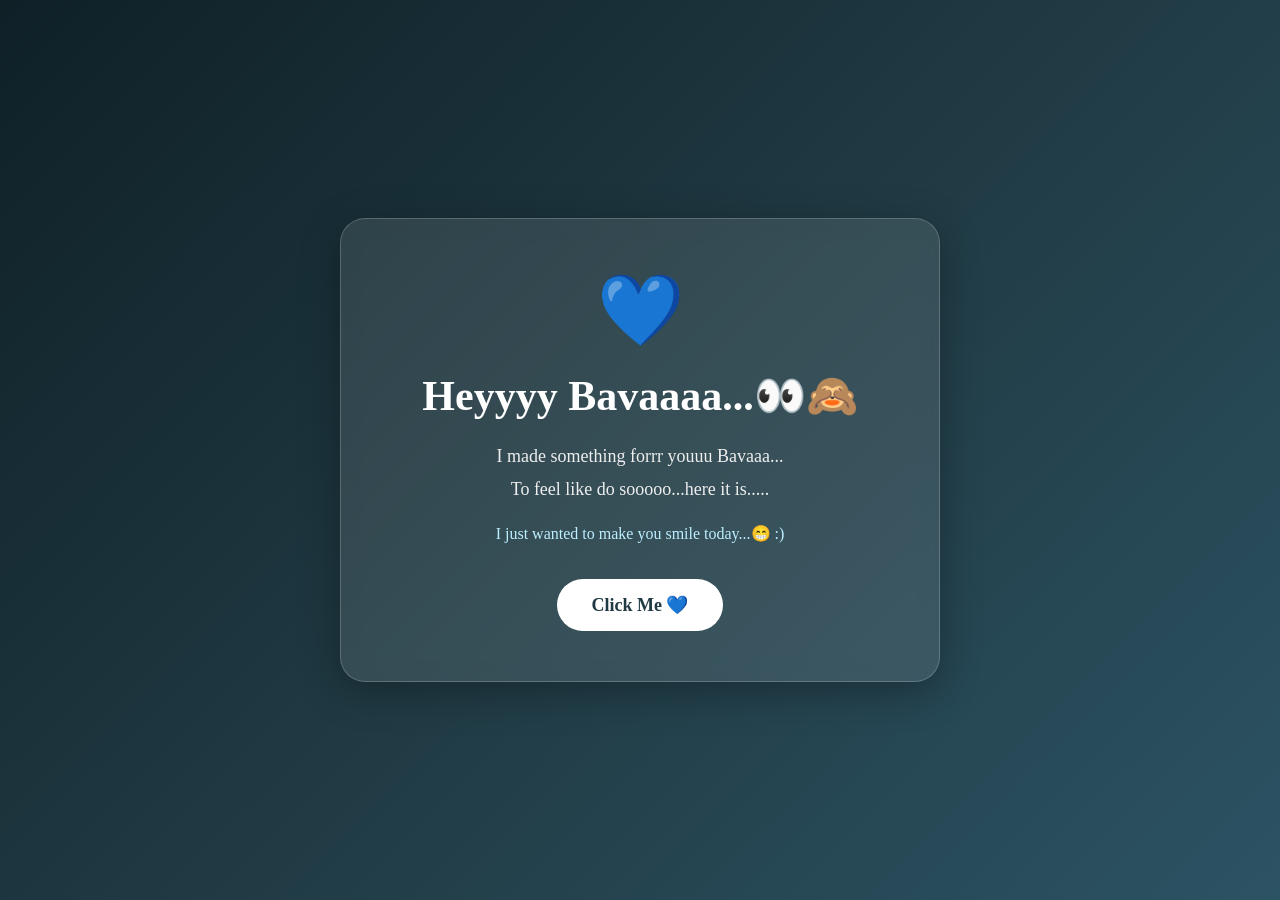
==== index.html @ 578355af "Add files via upload" ====
<!DOCTYPE html>
<html lang="en">
<head>
    <meta charset="UTF-8">
    <meta name="viewport" content="width=device-width, initial-scale=1.0">
    <title>For My Bestie 💙</title>

    <link rel="stylesheet" href="style.css">
</head>

<body>

    <div class="container">

        <div class="heart">💙</div>

        <h1>Heyyyy Bavaaaa...👀🙈</h1>

        <p>
            I made something forrr youuu Bavaaa...<br>
            To feel like do sooooo...here it is.....
        </p>

        <p class="small-text">
            I just wanted to make you smile today...😁 :)
        </p>

       <a href="expression.html" class="button">
    Click Me 💙
</a>

    </div>

</body>
</html>
---- style.css ----
* {
    margin: 0;
    padding: 0;
    box-sizing: border-box;
}

body {
    min-height: 100vh;
    display: flex;
    justify-content: center;
    align-items: center;

    font-family: Cambria, Cochin, Georgia, Times, 'Times New Roman', serif;

    background: linear-gradient(135deg, #0f2027, #203a43, #2c5364);

    color: white;
}

.container {
    width: 90%;
    max-width: 600px;

    text-align: center;

    padding: 50px 30px;

    background: rgba(255, 255, 255, 0.1);

    border: 1px solid rgba(255, 255, 255, 0.2);

    border-radius: 25px;

    backdrop-filter: blur(10px);

    box-shadow: 0 10px 40px rgba(0, 0, 0, 0.3);

    animation: appear 1.5s ease;
}

.heart {
    font-size: 70px;

    animation: heartbeat 1.5s infinite;
}

h1 {
    margin: 20px 0;

    font-size: 42px;
}

p {
    font-size: 18px;
    line-height: 1.8;

    color: #eeeeee;
}

.small-text {
    margin-top: 15px;

    font-size: 16px;

    color: #bdefff;
}

.button {
    display: inline-block;

    margin-top: 30px;

    padding: 15px 35px;

    background: white;

    color: #203a43;

    text-decoration: none;

    border-radius: 30px;

    font-size: 18px;

    font-weight: bold;

    transition: 0.3s;
}

.button:hover {
    transform: scale(1.1);

    background: #bdefff;

    box-shadow: 0 0 25px #bdefff;
}

@keyframes heartbeat {

    0% {
        transform: scale(1);
    }

    50% {
        transform: scale(1.15);
    }

    100% {
        transform: scale(1);
    }

}

@keyframes appear {

    from {
        opacity: 0;
        transform: translateY(30px);
    }

    to {
        opacity: 1;
        transform: translateY(0);
    }

}
.gallery-page {
    width: 90%;
    max-width: 1000px;
    text-align: center;
    padding: 40px 20px;
}

.gallery-page h1 {
    font-size: 40px;
}

.subtitle {
    margin-bottom: 35px;
    color: #ccefff;
}

.gallery {
    display: flex;
    justify-content: center;
    gap: 25px;
    flex-wrap: wrap;
}

.photo-card {
    width: 280px;
    padding: 12px;

    background: rgba(255, 255, 255, 0.12);

    border-radius: 20px;

    backdrop-filter: blur(10px);

    transition: 0.4s;

    animation: appear 1s ease;
}

.photo-card:hover {
    transform: translateY(-10px) rotate(1deg);

    box-shadow: 0 15px 30px rgba(0, 0, 0, 0.4);
}

.photo-card img {
    width: 100%;
    height: 300px;

    object-fit: cover;

    border-radius: 15px;
}

.photo-card p {
    padding: 15px 5px 8px;

    font-size: 15px;
}
.message-page {
    width: 90%;
    max-width: 800px;

    text-align: center;

    padding: 40px 20px;
}

.message-card {
    margin: 25px 0;

    padding: 30px;

    background: rgba(255, 255, 255, 0.1);

    border: 1px solid rgba(255, 255, 255, 0.15);

    border-radius: 20px;

    backdrop-filter: blur(10px);

    text-align: left;

    transition: 0.4s;

    animation: appear 1s ease;
}

.message-card:hover {
    transform: translateX(8px);

    background: rgba(255, 255, 255, 0.15);

    box-shadow: 0 10px 30px rgba(0, 0, 0, 0.25);
}

.message-card h2 {
    margin-bottom: 15px;

    color: #bdefff;
}

.message-card p {
    font-size: 17px;

    line-height: 1.8;

    color: #eeeeee;
}
.final-page {
    min-height: 100vh;

    display: flex;

    justify-content: center;

    align-items: center;

    text-align: center;

    padding: 30px;
}

.final-content {
    max-width: 650px;

    padding: 45px 30px;

    background: rgba(255, 255, 255, 0.1);

    border-radius: 25px;

    backdrop-filter: blur(10px);

    box-shadow: 0 15px 40px rgba(0, 0, 0, 0.3);

    animation: appear 1.5s ease;
}

.final-heart {
    font-size: 70px;

    animation: heartbeat 1.5s infinite;
}

.final-content h1 {
    margin: 20px 0;

    font-size: 38px;
}

.final-content button {
    margin-top: 25px;

    padding: 15px 30px;

    border: none;

    border-radius: 30px;

    font-size: 17px;

    font-weight: bold;

    cursor: pointer;

    transition: 0.3s;
}

.final-content button:hover {
    transform: scale(1.1);

    box-shadow: 0 0 25px white;
}

#surprise {
    display: none;

    margin-top: 30px;

    animation: appear 1s ease;
}

#surprise img {
    width: 250px;

    height: 300px;

    object-fit: cover;

    border-radius: 20px;

    box-shadow: 0 10px 30px rgba(0, 0, 0, 0.4);

    margin-bottom: 20px;
}

#surprise h2 {
    color: #bdefff;

    margin-bottom: 15px;
}

.final-message {
    margin-top: 20px;

    font-size: 20px !important;

    font-weight: bold;

    color: white !important;
}

.hearts {
    margin-top: 20px;

    font-size: 25px;
}

.floating-heart {
    position: fixed;

    bottom: -50px;

    font-size: 25px;

    animation: floatUp 4s linear;

    pointer-events: none;
}

@keyframes floatUp {

    from {
        transform: translateY(0) rotate(0deg);

        opacity: 1;
    }

    to {
        transform: translateY(-100vh) rotate(360deg);

        opacity: 0;
    }

}
/* =========================================
   EXPRESSION CHALLENGE PAGE
   ========================================= */

.expression-page {

    min-height: 100vh;

    display: flex;

    justify-content: center;

    align-items: center;

    padding: 20px;

}


.expression-card {

    width: 90%;

    max-width: 650px;

    text-align: center;

    padding: 40px 25px;

    background: rgba(255, 255, 255, 0.1);

    border: 1px solid rgba(255, 255, 255, 0.2);

    border-radius: 25px;

    backdrop-filter: blur(10px);

    box-shadow:
        0 10px 40px rgba(0, 0, 0, 0.3);

}


/* Camera preview */

#camera {

    width: 100%;

    max-width: 450px;

    height: 350px;

    object-fit: cover;

    border-radius: 20px;

    margin-top: 20px;

    /*
        Mirror the camera like a normal
        selfie camera.
    */

    transform: scaleX(-1);

}


/* Selfie preview */

#selfiePreview {

    width: 250px;

    height: 300px;

    object-fit: cover;

    border-radius: 20px;

    margin: 20px auto;

    display: block;

}


/* Camera button */

.camera-button {

    margin-top: 20px;

    padding: 15px 30px;

    border: none;

    border-radius: 30px;

    background: white;

    color: #203a43;

    font-size: 17px;

    font-weight: bold;

    cursor: pointer;

    transition: 0.3s;

}


.camera-button:hover {

    transform: scale(1.08);

    box-shadow:
        0 0 25px #bdefff;

}


/* Mobile adjustment */

@media (max-width: 600px) {

    #camera {

        height: 300px;

    }

    .expression-card {

        padding: 30px 15px;

    }

}
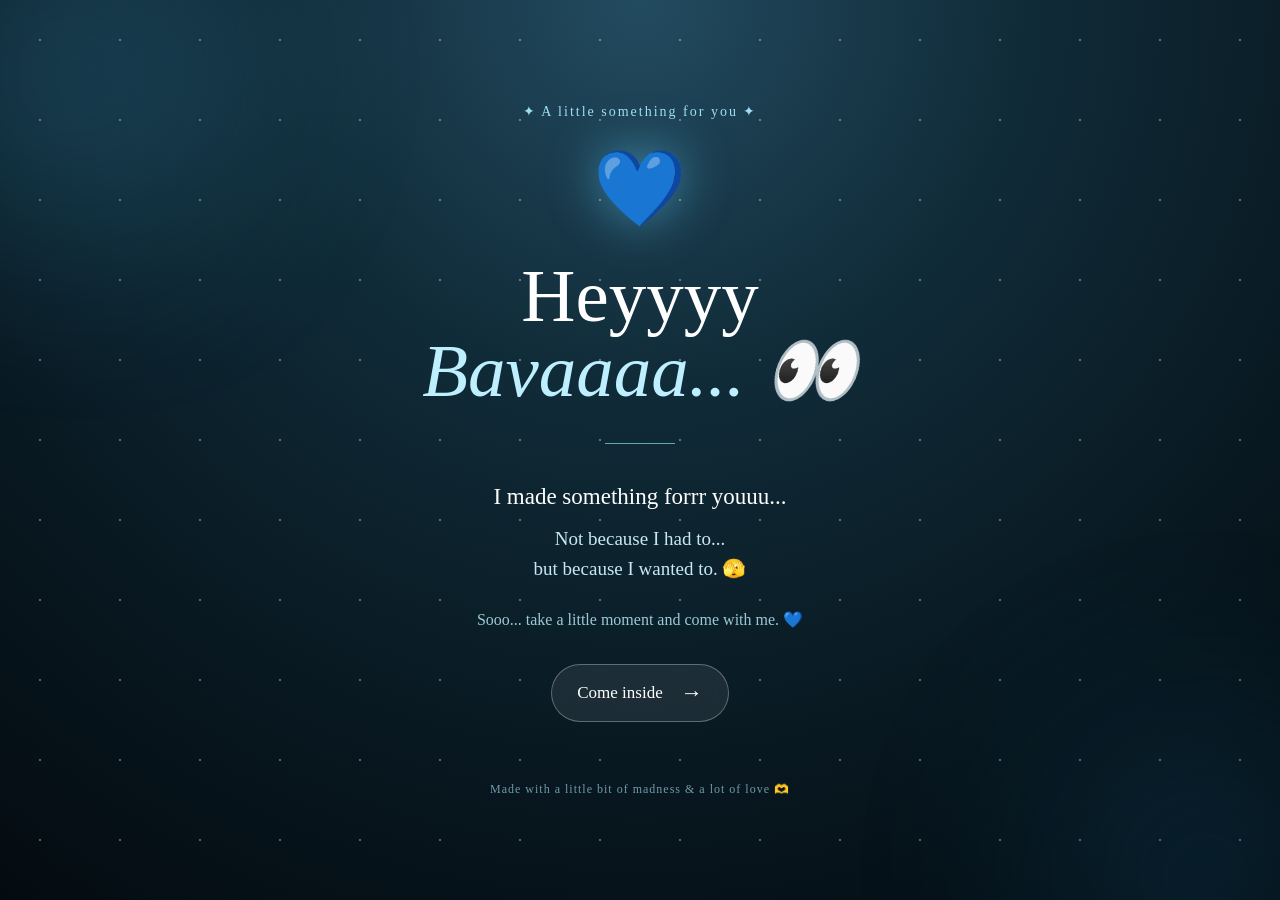
==== commit d8b3cef3: "Add files via upload" ====
--- a/index.html
+++ b/index.html
@@ -1,8 +1,10 @@
 <!DOCTYPE html>
 <html lang="en">
+
 <head>
     <meta charset="UTF-8">
     <meta name="viewport" content="width=device-width, initial-scale=1.0">
+
     <title>For My Bestie 💙</title>
 
     <link rel="stylesheet" href="style.css">
@@ -10,26 +12,57 @@
 
 <body>
 
-    <div class="container">
+    <!-- Background decorations -->
+    <div class="stars"></div>
+    <div class="glow glow-one"></div>
+    <div class="glow glow-two"></div>
 
-        <div class="heart">💙</div>
+    <main class="home-page">
 
-        <h1>Heyyyy Bavaaaa...👀🙈</h1>
+        <div class="home-content">
 
-        <p>
-            I made something forrr youuu Bavaaa...<br>
-            To feel like do sooooo...here it is.....
-        </p>
+            <div class="tiny-label">
+                ✦ A little something for you ✦
+            </div>
 
-        <p class="small-text">
-            I just wanted to make you smile today...😁 :)
-        </p>
+            <div class="big-heart">
+                💙
+            </div>
 
-       <a href="expression.html" class="button">
-    Click Me 💙
-</a>
+            <h1>
+                Heyyyy<br>
+                <span>Bavaaaa... 👀</span>
+            </h1>
 
-    </div>
+            <div class="line"></div>
+
+            <p class="intro">
+                I made something forrr youuu...
+            </p>
+
+            <p class="intro second">
+                Not because I had to...
+                <br>
+                but because I wanted to. 🫣
+            </p>
+
+            <p class="small-intro">
+                Sooo... take a little moment
+                and come with me. 💙
+            </p>
+
+            <a href="memories.html" class="main-button">
+                <span>Come inside</span>
+                <span class="arrow">→</span>
+            </a>
+
+            <p class="bottom-note">
+                Made with a little bit of madness & a lot of love 🫶
+            </p>
+
+        </div>
+
+    </main>
 
 </body>
 </html>
--- a/style.css
+++ b/style.css
@@ -1,99 +1,1064 @@
+/* ==================================================
+   RESET
+================================================== */
+
 * {
     margin: 0;
     padding: 0;
     box-sizing: border-box;
 }
 
+
+html {
+    scroll-behavior: smooth;
+}
+
+
 body {
+
     min-height: 100vh;
+
+    font-family:
+        Cambria,
+        Cochin,
+        Georgia,
+        Times,
+        'Times New Roman',
+        serif;
+
+    color: white;
+
+    background:
+        radial-gradient(
+            circle at top,
+            #234b60 0%,
+            #102b38 35%,
+            #07151d 75%,
+            #040b10 100%
+        );
+
+    overflow-x: hidden;
+
+}
+
+
+/* ==================================================
+   BACKGROUND
+================================================== */
+
+.stars {
+
+    position: fixed;
+
+    inset: 0;
+
+    pointer-events: none;
+
+    opacity: 0.35;
+
+    background-image:
+        radial-gradient(
+            white 1px,
+            transparent 1px
+        );
+
+    background-size: 80px 80px;
+
+}
+
+
+.glow {
+
+    position: fixed;
+
+    width: 350px;
+
+    height: 350px;
+
+    border-radius: 50%;
+
+    filter: blur(100px);
+
+    opacity: 0.18;
+
+    pointer-events: none;
+
+}
+
+
+.glow-one {
+
+    background: #4fc3f7;
+
+    top: -100px;
+
+    left: -100px;
+
+}
+
+
+.glow-two {
+
+    background: #1976a3;
+
+    bottom: -150px;
+
+    right: -100px;
+
+}
+
+
+/* ==================================================
+   COMMON
+================================================== */
+
+.eyebrow {
+
+    font-size: 12px;
+
+    letter-spacing: 5px;
+
+    color: #9edff5;
+
+    margin-bottom: 20px;
+
+    text-transform: uppercase;
+
+}
+
+
+.main-button {
+
+    display: inline-flex;
+
+    align-items: center;
+
+    gap: 18px;
+
+    margin-top: 35px;
+
+    padding: 15px 25px;
+
+    border: 1px solid
+        rgba(255,255,255,0.3);
+
+    border-radius: 50px;
+
+    background:
+        rgba(255,255,255,0.08);
+
+    color: white;
+
+    text-decoration: none;
+
+    font-size: 17px;
+
+    transition: 0.4s;
+
+    backdrop-filter: blur(10px);
+
+}
+
+
+.main-button .arrow {
+
+    font-size: 22px;
+
+    transition: 0.3s;
+
+}
+
+
+.main-button:hover {
+
+    background: white;
+
+    color: #102b38;
+
+    transform: translateY(-4px);
+
+    box-shadow:
+        0 15px 40px
+        rgba(0,0,0,0.3);
+
+}
+
+
+.main-button:hover .arrow {
+
+    transform: translateX(6px);
+
+}
+
+
+/* ==================================================
+   HOME PAGE
+================================================== */
+
+.home-page {
+
+    min-height: 100vh;
+
     display: flex;
+
     justify-content: center;
+
     align-items: center;
 
-    font-family: Cambria, Cochin, Georgia, Times, 'Times New Roman', serif;
-
-    background: linear-gradient(135deg, #0f2027, #203a43, #2c5364);
+    padding: 30px;
+
+}
+
+
+.home-content {
+
+    width: 100%;
+
+    max-width: 700px;
+
+    text-align: center;
+
+    padding: 60px 20px;
+
+    animation: fadeUp 1.2s ease;
+
+}
+
+
+.tiny-label {
+
+    color: #9edff5;
+
+    font-size: 14px;
+
+    letter-spacing: 2px;
+
+    margin-bottom: 25px;
+
+}
+
+
+.big-heart {
+
+    font-size: 75px;
+
+    animation: heartbeat 2s infinite;
+
+    filter:
+        drop-shadow(
+            0 0 25px
+            rgba(100,210,255,0.5)
+        );
+
+}
+
+
+.home-content h1 {
+
+    margin-top: 25px;
+
+    font-size: clamp(48px, 8vw, 75px);
+
+    line-height: 1;
+
+    font-weight: 500;
+
+}
+
+
+.home-content h1 span {
+
+    color: #bdefff;
+
+    font-style: italic;
+
+}
+
+
+.line {
+
+    width: 70px;
+
+    height: 1px;
+
+    background: #8bdcf8;
+
+    margin: 35px auto;
+
+    opacity: 0.7;
+
+}
+
+
+.intro {
+
+    font-size: 23px;
+
+    line-height: 1.6;
+
+}
+
+
+.intro.second {
+
+    color: #c6e8f2;
+
+    font-size: 19px;
+
+    margin-top: 8px;
+
+}
+
+
+.small-intro {
+
+    color: #9cc9d7;
+
+    font-size: 16px;
+
+    margin-top: 25px;
+
+}
+
+
+.bottom-note {
+
+    margin-top: 60px;
+
+    color: #6f9aaa;
+
+    font-size: 12px;
+
+    letter-spacing: 1px;
+
+}
+
+
+/* ==================================================
+   MEMORIES
+================================================== */
+
+.memories-page {
+
+    width: 92%;
+
+    max-width: 1100px;
+
+    margin: auto;
+
+    padding: 90px 20px;
+
+}
+
+
+.section-heading {
+
+    text-align: center;
+
+    margin-bottom: 70px;
+
+    animation: fadeUp 1s ease;
+
+}
+
+
+.section-heading h1 {
+
+    font-size: clamp(40px, 6vw, 65px);
+
+    font-weight: 500;
+
+    margin-bottom: 18px;
+
+}
+
+
+.subtitle {
+
+    color: #a8d8e6;
+
+    font-size: 17px;
+
+}
+
+
+/* MEMORY GRID */
+
+.memory-grid {
+
+    display: grid;
+
+    grid-template-columns:
+        repeat(12, 1fr);
+
+    gap: 30px;
+
+    align-items: start;
+
+}
+
+
+.memory {
+
+    position: relative;
+
+    padding: 14px;
+
+    background:
+        rgba(255,255,255,0.06);
+
+    border:
+        1px solid
+        rgba(255,255,255,0.12);
+
+    border-radius: 18px;
+
+    backdrop-filter: blur(10px);
+
+    transition:
+        transform 0.5s,
+        box-shadow 0.5s;
+
+    animation: fadeUp 1s ease;
+
+}
+
+
+.memory:hover {
+
+    transform:
+        translateY(-12px)
+        rotate(0deg);
+
+    box-shadow:
+        0 25px 50px
+        rgba(0,0,0,0.35);
+
+}
+
+
+.memory-one {
+
+    grid-column: span 5;
+
+    transform: rotate(-2deg);
+
+}
+
+
+.memory-two {
+
+    grid-column: span 7;
+
+    transform: rotate(2deg);
+
+}
+
+
+.memory-three {
+
+    grid-column: span 4;
+
+    transform: rotate(1deg);
+
+}
+
+
+.memory-four {
+
+    grid-column: span 4;
+
+    transform: rotate(-2deg);
+
+}
+
+
+.memory-five {
+
+    grid-column: span 4;
+
+    transform: rotate(2deg);
+
+}
+
+
+.image-wrapper {
+
+    overflow: hidden;
+
+    border-radius: 12px;
+
+}
+
+
+.memory img {
+
+    width: 100%;
+
+    height: 330px;
+
+    object-fit: cover;
+
+    display: block;
+
+    transition: 0.6s;
+
+}
+
+
+.memory:hover img {
+
+    transform: scale(1.06);
+
+}
+
+
+.memory-number {
+
+    margin-top: 15px;
+
+    color: #6daec3;
+
+    font-size: 12px;
+
+    letter-spacing: 3px;
+
+}
+
+
+.memory-text {
+
+    margin-top: 6px;
+
+    padding-bottom: 10px;
+
+    font-size: 16px;
+
+    color: #e4f5fa;
+
+    line-height: 1.5;
+
+}
+
+
+.next-section {
+
+    text-align: center;
+
+    margin-top: 80px;
+
+}
+
+
+.next-section p {
+
+    color: #91bbc7;
+
+    font-size: 15px;
+
+}
+
+
+/* ==================================================
+   LETTER PAGE
+================================================== */
+
+.letter-page {
+
+    width: 92%;
+
+    max-width: 850px;
+
+    margin: auto;
+
+    padding: 90px 20px;
+
+    text-align: center;
+
+}
+
+
+.letter-page > h1 {
+
+    font-size: clamp(40px, 6vw, 62px);
+
+    font-weight: 500;
+
+    line-height: 1.1;
+
+    margin-bottom: 55px;
+
+}
+
+
+.letter-page > h1 span {
+
+    color: #bdefff;
+
+    font-style: italic;
+
+}
+
+
+.letter {
+
+    position: relative;
+
+    text-align: left;
+
+    background:
+        linear-gradient(
+            145deg,
+            rgba(255,255,255,0.12),
+            rgba(255,255,255,0.04)
+        );
+
+    border:
+        1px solid
+        rgba(255,255,255,0.15);
+
+    border-radius: 25px;
+
+    padding: 30px;
+
+    backdrop-filter: blur(15px);
+
+    box-shadow:
+        0 30px 70px
+        rgba(0,0,0,0.25);
+
+    animation: fadeUp 1s ease;
+
+}
+
+
+.letter-top {
+
+    display: flex;
+
+    justify-content: space-between;
+
+    color: #83d6ef;
+
+    font-size: 13px;
+
+    letter-spacing: 2px;
+
+    padding-bottom: 20px;
+
+    border-bottom:
+        1px solid
+        rgba(255,255,255,0.12);
+
+}
+
+
+.letter-content {
+
+    max-width: 700px;
+
+    margin: 40px auto 20px;
+
+}
+
+
+.letter-content p {
+
+    color: #e5f3f6;
+
+    font-size: 18px;
+
+    line-height: 2;
+
+    margin-bottom: 28px;
+
+}
+
+
+.hello {
+
+    font-size: 28px !important;
+
+    color: #bdefff !important;
+
+    font-style: italic;
+
+}
+
+
+.quote {
+
+    margin: 40px 0;
+
+    padding: 25px;
+
+    border-left:
+        2px solid #8bdcf8;
+
+    color: #bdefff;
+
+    font-size: 21px;
+
+    font-style: italic;
+
+    line-height: 1.7;
+
+    background:
+        rgba(130,220,245,0.04);
+
+}
+
+
+.little-note {
+
+    margin-top: 40px;
+
+    padding: 25px;
+
+    border-radius: 15px;
+
+    background:
+        rgba(255,255,255,0.06);
+
+    text-align: center;
+
+}
+
+
+.little-note span,
+.little-note strong {
+
+    display: block;
+
+}
+
+
+.little-note span {
+
+    color: #9cbec8;
+
+    font-size: 15px;
+
+    margin-bottom: 7px;
+
+}
+
+
+.little-note strong {
+
+    color: #bdefff;
+
+    font-size: 22px;
+
+}
+
+
+.signature-text {
+
+    text-align: right;
+
+    color: #82b8c9 !important;
+
+    font-style: italic;
+
+    font-size: 15px !important;
+
+    margin-top: 45px;
+
+}
+
+
+/* ==================================================
+   FINAL PAGE
+================================================== */
+
+.final-page {
+
+    min-height: 100vh;
+
+    display: flex;
+
+    justify-content: center;
+
+    align-items: center;
+
+    padding: 40px 20px;
+
+    position: relative;
+
+}
+
+
+.final-glow {
+
+    position: fixed;
+
+    width: 500px;
+
+    height: 500px;
+
+    border-radius: 50%;
+
+    background: #2683a5;
+
+    filter: blur(160px);
+
+    opacity: 0.12;
+
+}
+
+
+.final-content {
+
+    position: relative;
+
+    width: 100%;
+
+    max-width: 700px;
+
+    text-align: center;
+
+    padding: 60px 25px;
+
+    animation: fadeUp 1.2s ease;
+
+}
+
+
+.final-heart {
+
+    font-size: 75px;
+
+    animation: heartbeat 2s infinite;
+
+    margin-bottom: 20px;
+
+}
+
+
+.final-content h1 {
+
+    font-size: clamp(42px, 7vw, 65px);
+
+    font-weight: 500;
+
+    line-height: 1.1;
+
+}
+
+
+.final-content h1 span {
+
+    color: #bdefff;
+
+    font-style: italic;
+
+}
+
+
+.final-intro {
+
+    margin-top: 25px;
+
+    color: #a9cbd4;
+
+    font-size: 18px;
+
+    line-height: 1.8;
+
+}
+
+
+.final-content button {
+
+    margin-top: 35px;
+
+    padding: 17px 35px;
+
+    border: 1px solid
+        rgba(255,255,255,0.4);
+
+    border-radius: 50px;
+
+    background:
+        rgba(255,255,255,0.1);
 
     color: white;
-}
-
-.container {
-    width: 90%;
-    max-width: 600px;
-
-    text-align: center;
-
-    padding: 50px 30px;
-
-    background: rgba(255, 255, 255, 0.1);
-
-    border: 1px solid rgba(255, 255, 255, 0.2);
-
-    border-radius: 25px;
-
-    backdrop-filter: blur(10px);
-
-    box-shadow: 0 10px 40px rgba(0, 0, 0, 0.3);
-
-    animation: appear 1.5s ease;
-}
-
-.heart {
-    font-size: 70px;
-
-    animation: heartbeat 1.5s infinite;
-}
-
-h1 {
-    margin: 20px 0;
-
-    font-size: 42px;
-}
-
-p {
-    font-size: 18px;
+
+    font-family: inherit;
+
+    font-size: 17px;
+
+    font-weight: bold;
+
+    cursor: pointer;
+
+    transition: 0.4s;
+
+}
+
+
+.final-content button:hover {
+
+    background: white;
+
+    color: #102b38;
+
+    transform: scale(1.07);
+
+    box-shadow:
+        0 0 35px
+        rgba(160,230,255,0.35);
+
+}
+
+
+/* SURPRISE */
+
+#surprise {
+
+    display: none;
+
+    margin-top: 55px;
+
+    animation:
+        surpriseReveal 1.2s ease;
+
+}
+
+
+.final-photo {
+
+    width: 270px;
+
+    height: 340px;
+
+    margin: 0 auto 30px;
+
+    padding: 8px;
+
+    border:
+        1px solid
+        rgba(255,255,255,0.25);
+
+    border-radius: 20px;
+
+    background:
+        rgba(255,255,255,0.08);
+
+    transform: rotate(-2deg);
+
+}
+
+
+.final-photo img {
+
+    width: 100%;
+
+    height: 100%;
+
+    object-fit: cover;
+
+    border-radius: 14px;
+
+}
+
+
+#surprise h2 {
+
+    color: #bdefff;
+
+    font-size: 27px;
+
+    margin-bottom: 20px;
+
+}
+
+
+.surprise-text {
+
+    color: #c9e2e9;
+
+    font-size: 17px;
+
     line-height: 1.8;
 
-    color: #eeeeee;
-}
-
-.small-text {
-    margin-top: 15px;
-
-    font-size: 16px;
-
-    color: #bdefff;
-}
-
-.button {
-    display: inline-block;
+    margin-top: 12px;
+
+}
+
+
+.divider {
+
+    color: #80d7f2;
+
+    margin: 30px 0;
+
+    letter-spacing: 8px;
+
+}
+
+
+.final-message {
+
+    font-size: 20px;
+
+    line-height: 1.8;
+
+    font-weight: bold;
+
+    color: white;
+
+}
+
+
+.hearts {
 
     margin-top: 30px;
 
-    padding: 15px 35px;
-
-    background: white;
-
-    color: #203a43;
-
-    text-decoration: none;
-
-    border-radius: 30px;
-
-    font-size: 18px;
-
-    font-weight: bold;
-
-    transition: 0.3s;
-}
-
-.button:hover {
-    transform: scale(1.1);
-
-    background: #bdefff;
-
-    box-shadow: 0 0 25px #bdefff;
-}
+    font-size: 24px;
+
+}
+
+
+.end-text {
+
+    margin-top: 40px;
+
+    color: #7098a5;
+
+    font-size: 14px;
+
+    font-style: italic;
+
+}
+
+
+/* ==================================================
+   FLOATING HEARTS
+================================================== */
+
+.floating-heart {
+
+    position: fixed;
+
+    bottom: -50px;
+
+    font-size: 25px;
+
+    animation:
+        floatUp 5s linear;
+
+    pointer-events: none;
+
+    z-index: 20;
+
+}
+
+
+/* ==================================================
+   ANIMATIONS
+================================================== */
 
 @keyframes heartbeat {
 
@@ -102,7 +1067,7 @@
     }
 
     50% {
-        transform: scale(1.15);
+        transform: scale(1.12);
     }
 
     100% {
@@ -111,402 +1076,175 @@
 
 }
 
-@keyframes appear {
+
+@keyframes fadeUp {
 
     from {
+
         opacity: 0;
-        transform: translateY(30px);
+
+        transform:
+            translateY(30px);
+
     }
 
     to {
+
         opacity: 1;
-        transform: translateY(0);
-    }
-
-}
-.gallery-page {
-    width: 90%;
-    max-width: 1000px;
-    text-align: center;
-    padding: 40px 20px;
-}
-
-.gallery-page h1 {
-    font-size: 40px;
-}
-
-.subtitle {
-    margin-bottom: 35px;
-    color: #ccefff;
-}
-
-.gallery {
-    display: flex;
-    justify-content: center;
-    gap: 25px;
-    flex-wrap: wrap;
-}
-
-.photo-card {
-    width: 280px;
-    padding: 12px;
-
-    background: rgba(255, 255, 255, 0.12);
-
-    border-radius: 20px;
-
-    backdrop-filter: blur(10px);
-
-    transition: 0.4s;
-
-    animation: appear 1s ease;
-}
-
-.photo-card:hover {
-    transform: translateY(-10px) rotate(1deg);
-
-    box-shadow: 0 15px 30px rgba(0, 0, 0, 0.4);
-}
-
-.photo-card img {
-    width: 100%;
-    height: 300px;
-
-    object-fit: cover;
-
-    border-radius: 15px;
-}
-
-.photo-card p {
-    padding: 15px 5px 8px;
-
-    font-size: 15px;
-}
-.message-page {
-    width: 90%;
-    max-width: 800px;
-
-    text-align: center;
-
-    padding: 40px 20px;
-}
-
-.message-card {
-    margin: 25px 0;
-
-    padding: 30px;
-
-    background: rgba(255, 255, 255, 0.1);
-
-    border: 1px solid rgba(255, 255, 255, 0.15);
-
-    border-radius: 20px;
-
-    backdrop-filter: blur(10px);
-
-    text-align: left;
-
-    transition: 0.4s;
-
-    animation: appear 1s ease;
-}
-
-.message-card:hover {
-    transform: translateX(8px);
-
-    background: rgba(255, 255, 255, 0.15);
-
-    box-shadow: 0 10px 30px rgba(0, 0, 0, 0.25);
-}
-
-.message-card h2 {
-    margin-bottom: 15px;
-
-    color: #bdefff;
-}
-
-.message-card p {
-    font-size: 17px;
-
-    line-height: 1.8;
-
-    color: #eeeeee;
-}
-.final-page {
-    min-height: 100vh;
-
-    display: flex;
-
-    justify-content: center;
-
-    align-items: center;
-
-    text-align: center;
-
-    padding: 30px;
-}
-
-.final-content {
-    max-width: 650px;
-
-    padding: 45px 30px;
-
-    background: rgba(255, 255, 255, 0.1);
-
-    border-radius: 25px;
-
-    backdrop-filter: blur(10px);
-
-    box-shadow: 0 15px 40px rgba(0, 0, 0, 0.3);
-
-    animation: appear 1.5s ease;
-}
-
-.final-heart {
-    font-size: 70px;
-
-    animation: heartbeat 1.5s infinite;
-}
-
-.final-content h1 {
-    margin: 20px 0;
-
-    font-size: 38px;
-}
-
-.final-content button {
-    margin-top: 25px;
-
-    padding: 15px 30px;
-
-    border: none;
-
-    border-radius: 30px;
-
-    font-size: 17px;
-
-    font-weight: bold;
-
-    cursor: pointer;
-
-    transition: 0.3s;
-}
-
-.final-content button:hover {
-    transform: scale(1.1);
-
-    box-shadow: 0 0 25px white;
-}
-
-#surprise {
-    display: none;
-
-    margin-top: 30px;
-
-    animation: appear 1s ease;
-}
-
-#surprise img {
-    width: 250px;
-
-    height: 300px;
-
-    object-fit: cover;
-
-    border-radius: 20px;
-
-    box-shadow: 0 10px 30px rgba(0, 0, 0, 0.4);
-
-    margin-bottom: 20px;
-}
-
-#surprise h2 {
-    color: #bdefff;
-
-    margin-bottom: 15px;
-}
-
-.final-message {
-    margin-top: 20px;
-
-    font-size: 20px !important;
-
-    font-weight: bold;
-
-    color: white !important;
-}
-
-.hearts {
-    margin-top: 20px;
-
-    font-size: 25px;
-}
-
-.floating-heart {
-    position: fixed;
-
-    bottom: -50px;
-
-    font-size: 25px;
-
-    animation: floatUp 4s linear;
-
-    pointer-events: none;
-}
+
+        transform:
+            translateY(0);
+
+    }
+
+}
+
+
+@keyframes surpriseReveal {
+
+    from {
+
+        opacity: 0;
+
+        transform:
+            translateY(30px)
+            scale(0.95);
+
+    }
+
+    to {
+
+        opacity: 1;
+
+        transform:
+            translateY(0)
+            scale(1);
+
+    }
+
+}
+
 
 @keyframes floatUp {
 
     from {
-        transform: translateY(0) rotate(0deg);
+
+        transform:
+            translateY(0)
+            rotate(0deg);
 
         opacity: 1;
+
     }
 
     to {
-        transform: translateY(-100vh) rotate(360deg);
+
+        transform:
+            translateY(-110vh)
+            rotate(360deg);
 
         opacity: 0;
-    }
-
-}
-/* =========================================
-   EXPRESSION CHALLENGE PAGE
-   ========================================= */
-
-.expression-page {
-
-    min-height: 100vh;
-
-    display: flex;
-
-    justify-content: center;
-
-    align-items: center;
-
-    padding: 20px;
-
-}
-
-
-.expression-card {
-
-    width: 90%;
-
-    max-width: 650px;
-
-    text-align: center;
-
-    padding: 40px 25px;
-
-    background: rgba(255, 255, 255, 0.1);
-
-    border: 1px solid rgba(255, 255, 255, 0.2);
-
-    border-radius: 25px;
-
-    backdrop-filter: blur(10px);
-
-    box-shadow:
-        0 10px 40px rgba(0, 0, 0, 0.3);
-
-}
-
-
-/* Camera preview */
-
-#camera {
-
-    width: 100%;
-
-    max-width: 450px;
-
-    height: 350px;
-
-    object-fit: cover;
-
-    border-radius: 20px;
-
-    margin-top: 20px;
-
-    /*
-        Mirror the camera like a normal
-        selfie camera.
-    */
-
-    transform: scaleX(-1);
-
-}
-
-
-/* Selfie preview */
-
-#selfiePreview {
-
-    width: 250px;
-
-    height: 300px;
-
-    object-fit: cover;
-
-    border-radius: 20px;
-
-    margin: 20px auto;
-
-    display: block;
-
-}
-
-
-/* Camera button */
-
-.camera-button {
-
-    margin-top: 20px;
-
-    padding: 15px 30px;
-
-    border: none;
-
-    border-radius: 30px;
-
-    background: white;
-
-    color: #203a43;
-
-    font-size: 17px;
-
-    font-weight: bold;
-
-    cursor: pointer;
-
-    transition: 0.3s;
-
-}
-
-
-.camera-button:hover {
-
-    transform: scale(1.08);
-
-    box-shadow:
-        0 0 25px #bdefff;
-
-}
-
-
-/* Mobile adjustment */
-
-@media (max-width: 600px) {
-
-    #camera {
-
-        height: 300px;
-
-    }
-
-    .expression-card {
-
-        padding: 30px 15px;
+
+    }
+
+}
+
+
+/* ==================================================
+   MOBILE
+================================================== */
+
+@media (max-width: 700px) {
+
+    .home-content {
+
+        padding:
+            40px 10px;
+
+    }
+
+
+    .home-content h1 {
+
+        font-size: 50px;
+
+    }
+
+
+    .memory-grid {
+
+        display: flex;
+
+        flex-direction: column;
+
+        align-items: center;
+
+    }
+
+
+    .memory {
+
+        width: 100%;
+
+        max-width: 450px;
+
+    }
+
+
+    .memory-one,
+    .memory-two,
+    .memory-three,
+    .memory-four,
+    .memory-five {
+
+        transform: none;
+
+    }
+
+
+    .memory img {
+
+        height: 400px;
+
+    }
+
+
+    .letter {
+
+        padding: 22px;
+
+    }
+
+
+    .letter-content p {
+
+        font-size: 16px;
+
+        line-height: 1.8;
+
+    }
+
+
+    .quote {
+
+        font-size: 18px;
+
+    }
+
+
+    .final-content {
+
+        padding:
+            40px 10px;
+
+    }
+
+
+    .final-photo {
+
+        width: 230px;
+
+        height: 290px;
 
     }
 
